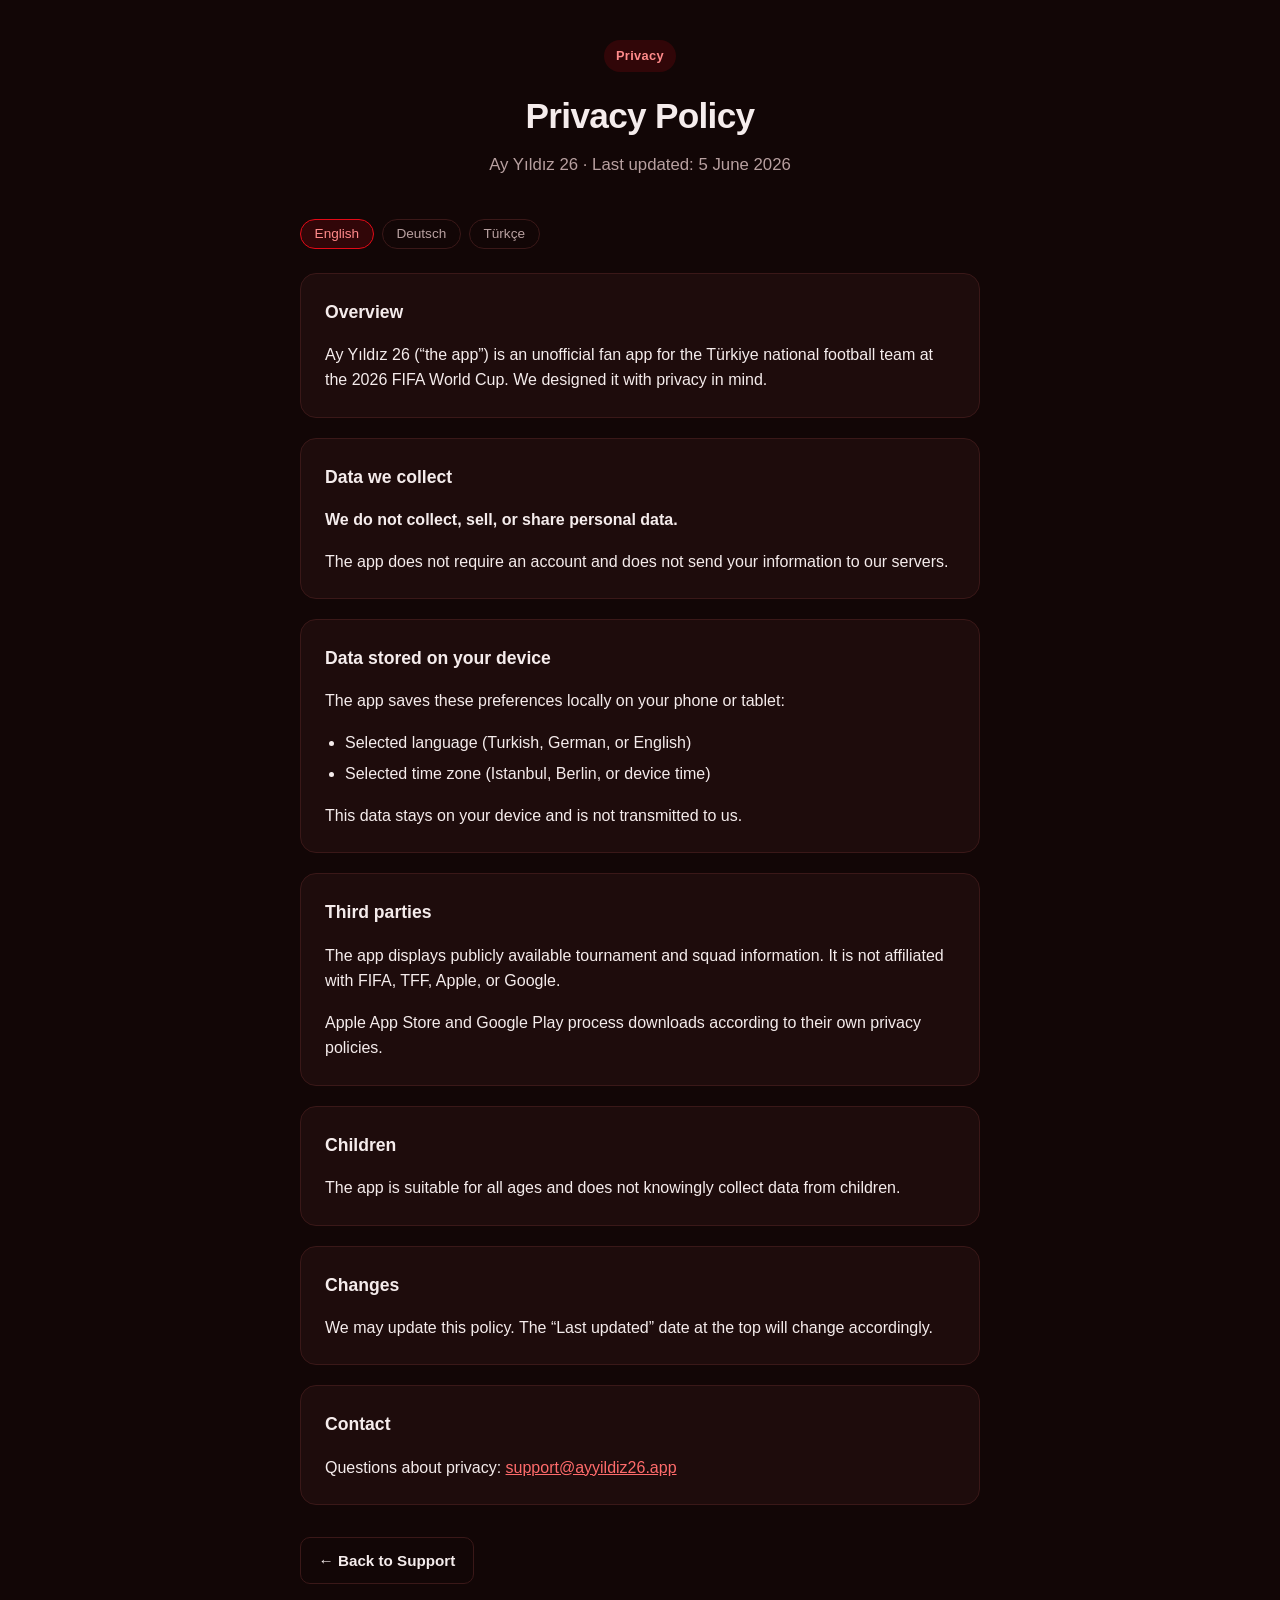
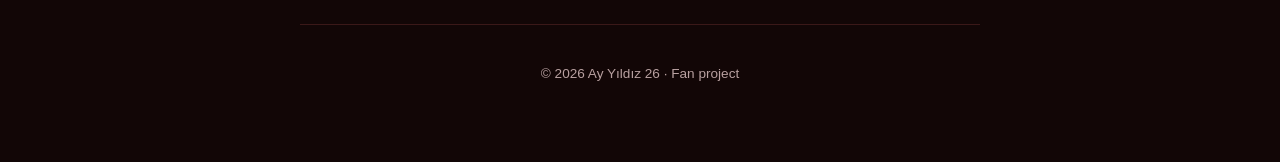
==== privacy.html @ 60afa225 "Initial commit: Ay Yıldız 26 support and privacy site. GitHub Pages site with support page, trilingu" ====
<!DOCTYPE html>
<html lang="en">
<head>
  <meta charset="UTF-8">
  <meta name="viewport" content="width=device-width, initial-scale=1.0">
  <title>Ay Yıldız 26 — Privacy Policy</title>
  <meta name="description" content="Privacy policy for Ay Yıldız 26, the Türkiye World Cup 2026 fan app.">
  <link rel="canonical" href="https://jaseen67.github.io/ayyildiz26-official/privacy.html">
  <link rel="stylesheet" href="style.css">
</head>
<body>
  <div class="wrap">
    <header>
      <div class="badge">Privacy</div>
      <h1>Privacy Policy</h1>
      <p class="tagline">Ay Yıldız 26 · Last updated: 5 June 2026</p>
    </header>

    <div class="lang-tabs" role="tablist" aria-label="Language">
      <button type="button" class="active" data-lang="en">English</button>
      <button type="button" data-lang="de">Deutsch</button>
      <button type="button" data-lang="tr">Türkçe</button>
    </div>

    <section id="en" class="lang-section active">
      <div class="card">
        <h2>Overview</h2>
        <p>
          Ay Yıldız 26 (“the app”) is an unofficial fan app for the Türkiye national football team
          at the 2026 FIFA World Cup. We designed it with privacy in mind.
        </p>
      </div>
      <div class="card">
        <h2>Data we collect</h2>
        <p><strong>We do not collect, sell, or share personal data.</strong></p>
        <p>The app does not require an account and does not send your information to our servers.</p>
      </div>
      <div class="card">
        <h2>Data stored on your device</h2>
        <p>The app saves these preferences locally on your phone or tablet:</p>
        <ul>
          <li>Selected language (Turkish, German, or English)</li>
          <li>Selected time zone (Istanbul, Berlin, or device time)</li>
        </ul>
        <p>This data stays on your device and is not transmitted to us.</p>
      </div>
      <div class="card">
        <h2>Third parties</h2>
        <p>
          The app displays publicly available tournament and squad information.
          It is not affiliated with FIFA, TFF, Apple, or Google.
        </p>
        <p>Apple App Store and Google Play process downloads according to their own privacy policies.</p>
      </div>
      <div class="card">
        <h2>Children</h2>
        <p>The app is suitable for all ages and does not knowingly collect data from children.</p>
      </div>
      <div class="card">
        <h2>Changes</h2>
        <p>We may update this policy. The “Last updated” date at the top will change accordingly.</p>
      </div>
      <div class="card">
        <h2>Contact</h2>
        <p>
          Questions about privacy:
          <a href="mailto:support@ayyildiz26.app">support@ayyildiz26.app</a>
        </p>
      </div>
    </section>

    <section id="de" class="lang-section">
      <div class="card">
        <h2>Überblick</h2>
        <p>
          Ay Yıldız 26 („die App“) ist eine inoffizielle Fan-App für die türkische Nationalmannschaft
          bei der Fußball-Weltmeisterschaft 2026. Datenschutz hat für uns Priorität.
        </p>
      </div>
      <div class="card">
        <h2>Welche Daten wir erfassen</h2>
        <p><strong>Wir erfassen, verkaufen oder teilen keine personenbezogenen Daten.</strong></p>
        <p>Die App benötigt kein Konto und sendet keine Informationen an unsere Server.</p>
      </div>
      <div class="card">
        <h2>Daten auf deinem Gerät</h2>
        <p>Die App speichert folgende Einstellungen nur lokal auf deinem Gerät:</p>
        <ul>
          <li>Gewählte Sprache (Türkisch, Deutsch oder Englisch)</li>
          <li>Gewählte Zeitzone (Istanbul, Berlin oder Gerätezeit)</li>
        </ul>
        <p>Diese Daten verbleiben auf deinem Gerät und werden nicht an uns übermittelt.</p>
      </div>
      <div class="card">
        <h2>Drittanbieter</h2>
        <p>
          Die App zeigt öffentlich verfügbare Turnier- und Kaderinformationen.
          Sie ist nicht mit FIFA, TFF, Apple oder Google verbunden.
        </p>
        <p>Apple App Store und Google Play verarbeiten Downloads nach ihren eigenen Datenschutzrichtlinien.</p>
      </div>
      <div class="card">
        <h2>Kinder</h2>
        <p>Die App ist für alle Altersgruppen geeignet und erfasst wissentlich keine Daten von Kindern.</p>
      </div>
      <div class="card">
        <h2>Änderungen</h2>
        <p>Wir können diese Richtlinie aktualisieren. Das Datum „Zuletzt aktualisiert“ oben wird angepasst.</p>
      </div>
      <div class="card">
        <h2>Kontakt</h2>
        <p>
          Fragen zum Datenschutz:
          <a href="mailto:support@ayyildiz26.app">support@ayyildiz26.app</a>
        </p>
      </div>
    </section>

    <section id="tr" class="lang-section">
      <div class="card">
        <h2>Genel bakış</h2>
        <p>
          Ay Yıldız 26 (“uygulama”), 2026 FIFA Dünya Kupası’nda Türkiye Milli Takımı için
          resmi olmayan bir taraftar uygulamasıdır. Gizliliğe önem veriyoruz.
        </p>
      </div>
      <div class="card">
        <h2>Topladığımız veriler</h2>
        <p><strong>Kişisel veri toplamıyor, satmıyor veya paylaşmıyoruz.</strong></p>
        <p>Uygulama hesap gerektirmez ve bilgilerinizi sunucularımıza göndermez.</p>
      </div>
      <div class="card">
        <h2>Cihazınızda saklanan veriler</h2>
        <p>Uygulama yalnızca şu tercihleri cihazınızda yerel olarak saklar:</p>
        <ul>
          <li>Seçilen dil (Türkçe, Almanca veya İngilizce)</li>
          <li>Seçilen saat dilimi (İstanbul, Berlin veya cihaz saati)</li>
        </ul>
        <p>Bu veriler cihazınızda kalır ve bize iletilmez.</p>
      </div>
      <div class="card">
        <h2>Üçüncü taraflar</h2>
        <p>
          Uygulama kamuya açık turnuva ve kadro bilgilerini gösterir.
          FIFA, TFF, Apple veya Google ile bağlantılı değildir.
        </p>
        <p>Apple App Store ve Google Play indirmeleri kendi gizlilik politikalarına göre işler.</p>
      </div>
      <div class="card">
        <h2>Çocuklar</h2>
        <p>Uygulama her yaş için uygundur ve bilerek çocuklardan veri toplamaz.</p>
      </div>
      <div class="card">
        <h2>Değişiklikler</h2>
        <p>Bu politikayı güncelleyebiliriz. Üstteki “Son güncelleme” tarihi buna göre değişir.</p>
      </div>
      <div class="card">
        <h2>İletişim</h2>
        <p>
          Gizlilik soruları:
          <a href="mailto:support@ayyildiz26.app">support@ayyildiz26.app</a>
        </p>
      </div>
    </section>

    <div class="actions">
      <a class="btn btn-secondary" href="index.html">← Back to Support</a>
    </div>

    <footer>
      <p>© 2026 Ay Yıldız 26 · Fan project</p>
    </footer>
  </div>

  <script>
    document.querySelectorAll(".lang-tabs button").forEach(function (btn) {
      btn.addEventListener("click", function () {
        document.querySelectorAll(".lang-tabs button").forEach(function (b) {
          b.classList.remove("active");
        });
        document.querySelectorAll(".lang-section").forEach(function (s) {
          s.classList.remove("active");
        });
        btn.classList.add("active");
        document.getElementById(btn.dataset.lang).classList.add("active");
      });
    });
  </script>
</body>
</html>
---- style.css ----
:root {
  --bg: #120606;
  --surface: #1e0c0c;
  --border: #3a1818;
  --text: #f5ecec;
  --muted: #b8a0a0;
  --accent: #e30a17;
  --accent-soft: rgba(227, 10, 23, 0.15);
}

* {
  box-sizing: border-box;
}

body {
  margin: 0;
  min-height: 100vh;
  font-family: -apple-system, BlinkMacSystemFont, "Segoe UI", Roboto, Helvetica, Arial, sans-serif;
  background: var(--bg);
  color: var(--text);
  line-height: 1.6;
}

a {
  color: #ff6b6b;
}

a:hover {
  color: #ff9b9b;
}

.wrap {
  max-width: 720px;
  margin: 0 auto;
  padding: 2.5rem 1.25rem 4rem;
}

header {
  text-align: center;
  margin-bottom: 2.5rem;
}

.badge {
  display: inline-block;
  padding: 0.35rem 0.75rem;
  border-radius: 999px;
  background: var(--accent-soft);
  color: #ff8a8a;
  font-size: 0.8rem;
  font-weight: 600;
  letter-spacing: 0.03em;
  margin-bottom: 1rem;
}

h1 {
  margin: 0 0 0.5rem;
  font-size: 2.2rem;
  font-weight: 800;
  letter-spacing: -0.02em;
}

.tagline {
  margin: 0;
  color: var(--muted);
  font-size: 1.05rem;
}

.card {
  background: var(--surface);
  border: 1px solid var(--border);
  border-radius: 16px;
  padding: 1.5rem;
  margin-bottom: 1.25rem;
}

.card h2 {
  margin: 0 0 0.75rem;
  font-size: 1.1rem;
}

.card p:last-child {
  margin-bottom: 0;
}

ul {
  margin: 0.5rem 0 0;
  padding-left: 1.25rem;
}

li + li {
  margin-top: 0.35rem;
}

.btn {
  display: inline-block;
  margin-top: 0.75rem;
  padding: 0.65rem 1.1rem;
  border-radius: 10px;
  background: var(--accent);
  color: #fff !important;
  text-decoration: none;
  font-weight: 600;
  font-size: 0.95rem;
}

.btn:hover {
  background: #c00814;
  color: #fff !important;
}

.btn-secondary {
  background: transparent;
  border: 1px solid var(--border);
  color: var(--text) !important;
}

.btn-secondary:hover {
  border-color: var(--accent);
  color: var(--text) !important;
}

.actions {
  display: flex;
  flex-wrap: wrap;
  gap: 0.75rem;
  margin-top: 1rem;
}

footer {
  margin-top: 2.5rem;
  padding-top: 1.5rem;
  border-top: 1px solid var(--border);
  text-align: center;
  color: var(--muted);
  font-size: 0.85rem;
}

.lang-tabs {
  display: flex;
  flex-wrap: wrap;
  gap: 0.5rem;
  margin-bottom: 1.5rem;
}

.lang-tabs button {
  background: transparent;
  border: 1px solid var(--border);
  color: var(--muted);
  padding: 0.4rem 0.85rem;
  border-radius: 999px;
  cursor: pointer;
  font-size: 0.85rem;
}

.lang-tabs button.active {
  background: var(--accent-soft);
  border-color: var(--accent);
  color: #ff8a8a;
}

.lang-section {
  display: none;
}

.lang-section.active {
  display: block;
}

.note {
  font-size: 0.9rem;
  color: var(--muted);
}

@media (max-width: 480px) {
  h1 {
    font-size: 1.8rem;
  }
}
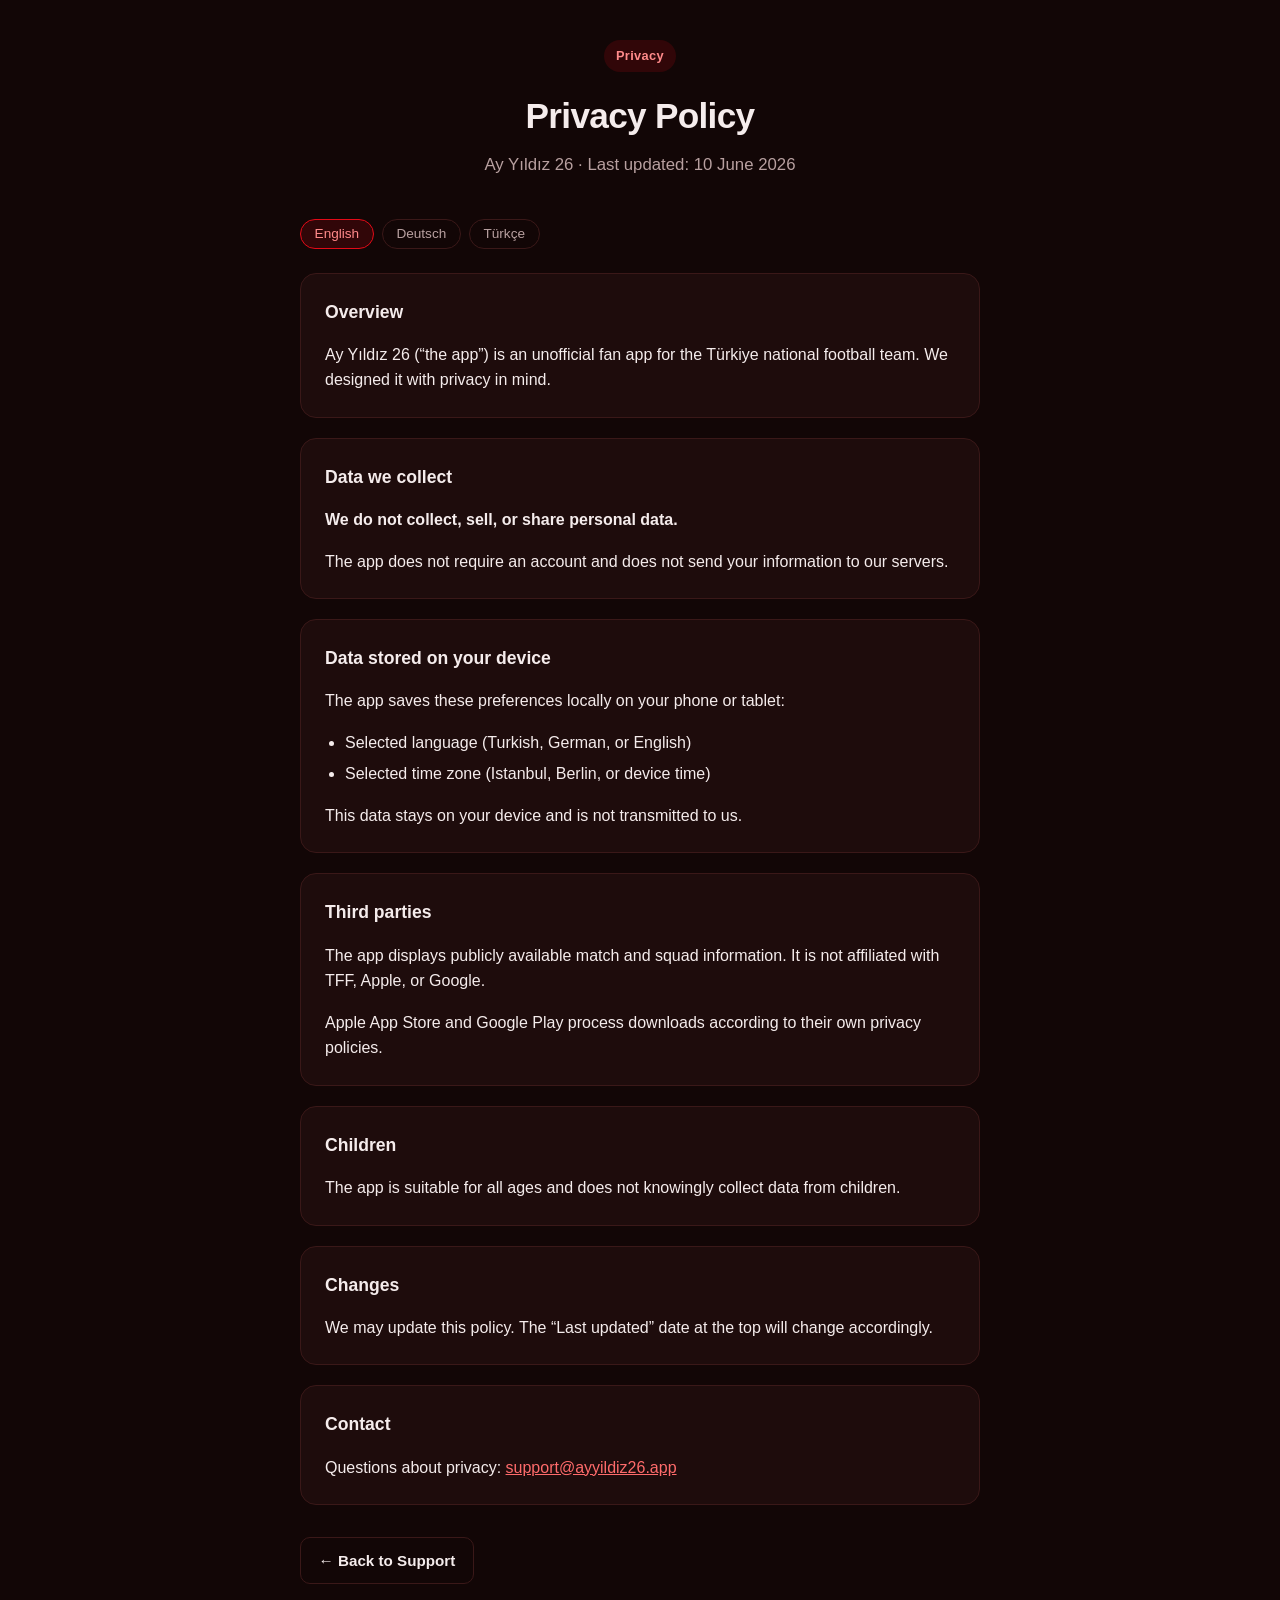
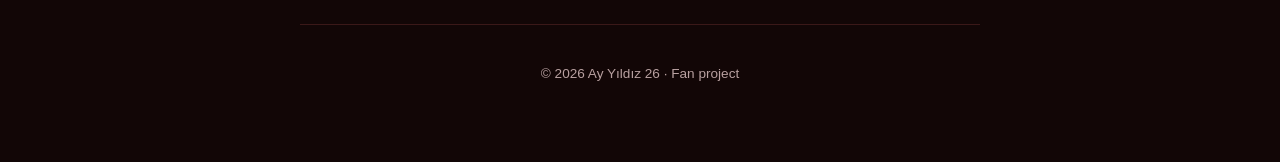
==== commit a5834d8c: "Align support and privacy pages with unofficial fan app branding. Remove FIFA, World Cup, WM, and Dü" ====
--- a/privacy.html
+++ b/privacy.html
@@ -4,7 +4,7 @@
   <meta charset="UTF-8">
   <meta name="viewport" content="width=device-width, initial-scale=1.0">
   <title>Ay Yıldız 26 — Privacy Policy</title>
-  <meta name="description" content="Privacy policy for Ay Yıldız 26, the Türkiye World Cup 2026 fan app.">
+  <meta name="description" content="Privacy policy for Ay Yıldız 26, an unofficial Türkiye national team fan app.">
   <link rel="canonical" href="https://jaseen67.github.io/ayyildiz26-official/privacy.html">
   <link rel="stylesheet" href="style.css">
 </head>
@@ -13,7 +13,7 @@
     <header>
       <div class="badge">Privacy</div>
       <h1>Privacy Policy</h1>
-      <p class="tagline">Ay Yıldız 26 · Last updated: 5 June 2026</p>
+      <p class="tagline">Ay Yıldız 26 · Last updated: 10 June 2026</p>
     </header>
 
     <div class="lang-tabs" role="tablist" aria-label="Language">
@@ -26,8 +26,8 @@
       <div class="card">
         <h2>Overview</h2>
         <p>
-          Ay Yıldız 26 (“the app”) is an unofficial fan app for the Türkiye national football team
-          at the 2026 FIFA World Cup. We designed it with privacy in mind.
+          Ay Yıldız 26 (“the app”) is an unofficial fan app for the Türkiye national football team.
+          We designed it with privacy in mind.
         </p>
       </div>
       <div class="card">
@@ -47,8 +47,8 @@
       <div class="card">
         <h2>Third parties</h2>
         <p>
-          The app displays publicly available tournament and squad information.
-          It is not affiliated with FIFA, TFF, Apple, or Google.
+          The app displays publicly available match and squad information.
+          It is not affiliated with TFF, Apple, or Google.
         </p>
         <p>Apple App Store and Google Play process downloads according to their own privacy policies.</p>
       </div>
@@ -74,7 +74,7 @@
         <h2>Überblick</h2>
         <p>
           Ay Yıldız 26 („die App“) ist eine inoffizielle Fan-App für die türkische Nationalmannschaft
-          bei der Fußball-Weltmeisterschaft 2026. Datenschutz hat für uns Priorität.
+          in Gruppe D. Datenschutz hat für uns Priorität.
         </p>
       </div>
       <div class="card">
@@ -94,8 +94,8 @@
       <div class="card">
         <h2>Drittanbieter</h2>
         <p>
-          Die App zeigt öffentlich verfügbare Turnier- und Kaderinformationen.
-          Sie ist nicht mit FIFA, TFF, Apple oder Google verbunden.
+          Die App zeigt öffentlich verfügbare Spiel- und Kaderinformationen.
+          Sie ist nicht mit dem TFF, Apple oder Google verbunden.
         </p>
         <p>Apple App Store und Google Play verarbeiten Downloads nach ihren eigenen Datenschutzrichtlinien.</p>
       </div>
@@ -120,8 +120,8 @@
       <div class="card">
         <h2>Genel bakış</h2>
         <p>
-          Ay Yıldız 26 (“uygulama”), 2026 FIFA Dünya Kupası’nda Türkiye Milli Takımı için
-          resmi olmayan bir taraftar uygulamasıdır. Gizliliğe önem veriyoruz.
+          Ay Yıldız 26 (“uygulama”), Türkiye Milli Futbol Takımı için resmi olmayan bir taraftar
+          uygulamasıdır. Gizliliğe önem veriyoruz.
         </p>
       </div>
       <div class="card">
@@ -141,8 +141,8 @@
       <div class="card">
         <h2>Üçüncü taraflar</h2>
         <p>
-          Uygulama kamuya açık turnuva ve kadro bilgilerini gösterir.
-          FIFA, TFF, Apple veya Google ile bağlantılı değildir.
+          Uygulama kamuya açık maç ve kadro bilgilerini gösterir.
+          TFF, Apple veya Google ile bağlantılı değildir.
         </p>
         <p>Apple App Store ve Google Play indirmeleri kendi gizlilik politikalarına göre işler.</p>
       </div>
